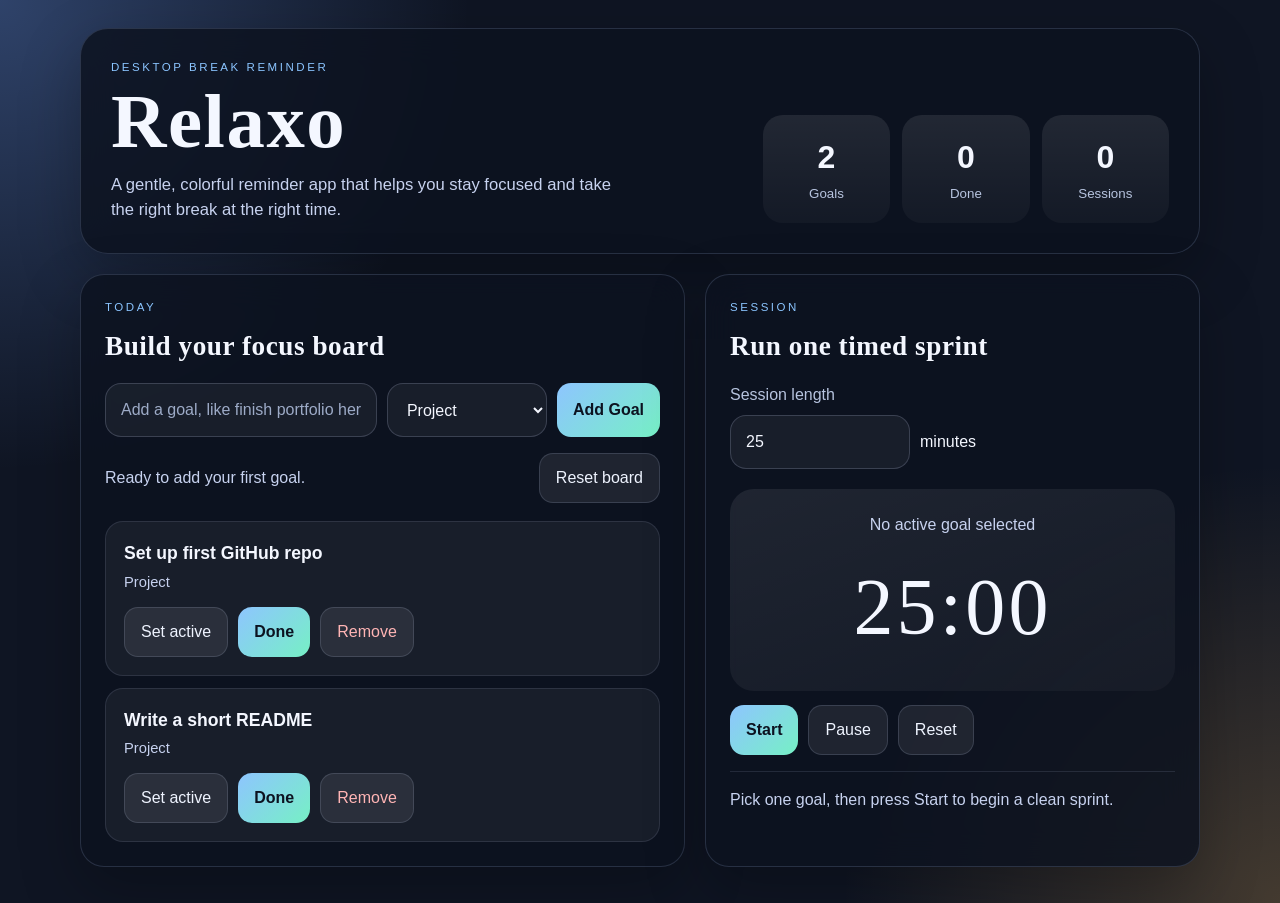
==== index.html @ 0fe924e2 "Add GitHub Pages entry point" ====
<!DOCTYPE html>
<html lang="en">
<head>
    <meta charset="UTF-8">
    <meta name="viewport" content="width=device-width, initial-scale=1.0">
    <title>Relaxo</title>
    <link rel="stylesheet" href="web/styles.css">
</head>
<body>
    <main class="app-shell">
        <section class="hero card">
            <div class="hero-copy">
                <p class="eyebrow">Desktop Break Reminder</p>
                <h1>Relaxo</h1>
                <p class="lead">A gentle, colorful reminder app that helps you stay focused and take the right break at the right time.</p>
            </div>
            <div class="hero-stats">
                <div class="metric">
                    <span id="goalCount">0</span>
                    <small>Goals</small>
                </div>
                <div class="metric">
                    <span id="doneCount">0</span>
                    <small>Done</small>
                </div>
                <div class="metric">
                    <span id="sessionCount">0</span>
                    <small>Sessions</small>
                </div>
            </div>
        </section>

        <section class="grid-layout">
            <article class="card planner-card">
                <div class="section-heading">
                    <p class="eyebrow">Today</p>
                    <h2>Build your focus board</h2>
                </div>

                <div class="goal-form">
                    <input id="goalInput" type="text" maxlength="80" placeholder="Add a goal, like finish portfolio hero">
                    <select id="categorySelect" aria-label="Goal category">
                        <option value="Project">Project</option>
                        <option value="Study">Study</option>
                        <option value="Life">Life</option>
                        <option value="Creative">Creative</option>
                    </select>
                    <button id="addGoalButton" class="primary-button">Add Goal</button>
                </div>

                <div class="board-toolbar">
                    <p id="statusText" class="status-text">Ready to add your first goal.</p>
                    <button id="resetBoardButton" class="ghost-button" type="button">Reset board</button>
                </div>

                <div id="goalList" class="goal-list" aria-live="polite"></div>
            </article>

            <article class="card timer-card">
                <div class="section-heading">
                    <p class="eyebrow">Session</p>
                    <h2>Run one timed sprint</h2>
                </div>

                <label class="field-label" for="sessionMinutes">Session length</label>
                <div class="session-controls">
                    <input id="sessionMinutes" type="number" min="5" max="120" value="25">
                    <span>minutes</span>
                </div>

                <div class="timer-face">
                    <p id="activeGoalLabel" class="active-goal">No active goal selected</p>
                    <p id="timerText" class="timer-text">25:00</p>
                </div>

                <div class="button-row">
                    <button id="startButton" class="primary-button">Start</button>
                    <button id="pauseButton" class="ghost-button" type="button">Pause</button>
                    <button id="resetTimerButton" class="ghost-button" type="button">Reset</button>
                </div>

                <p id="tipText" class="tip-text">Pick one goal, then press Start to begin a clean sprint.</p>
            </article>
        </section>
    </main>

    <script src="web/script.js"></script>
</body>
</html>
---- web/styles.css ----
:root {
  color: #f4f7ff;
  background:
    radial-gradient(circle at top left, rgba(114, 163, 255, 0.32), transparent 30%),
    radial-gradient(circle at bottom right, rgba(255, 190, 92, 0.22), transparent 28%),
    #0f1523;
  font-family: "Trebuchet MS", "Gill Sans", sans-serif;
  line-height: 1.5;
  font-weight: 400;
}

* {
  box-sizing: border-box;
}

body {
  margin: 0;
  min-height: 100vh;
  color: #f4f7ff;
}

button,
input,
select {
  font: inherit;
}

button {
  cursor: pointer;
  border: 0;
  transition: transform 140ms ease, box-shadow 140ms ease, opacity 140ms ease;
}

button:hover {
  transform: translateY(-1px);
}

button:disabled {
  cursor: not-allowed;
  opacity: 0.55;
  transform: none;
}

.app-shell {
  width: min(1120px, calc(100% - 32px));
  margin: 0 auto;
  padding: 28px 0 36px;
}

.card {
  background: rgba(12, 18, 31, 0.84);
  border: 1px solid rgba(168, 187, 232, 0.18);
  box-shadow: 0 22px 60px rgba(0, 0, 0, 0.26);
  backdrop-filter: blur(18px);
}

.hero {
  border-radius: 28px;
  padding: 30px;
  display: grid;
  grid-template-columns: minmax(0, 1.4fr) minmax(280px, 0.9fr);
  gap: 20px;
  align-items: end;
}

.hero-copy h1,
.section-heading h2 {
  margin: 0;
  font-family: "Georgia", "Times New Roman", serif;
  letter-spacing: 0.02em;
}

.hero-copy h1 {
  font-size: clamp(2.7rem, 7vw, 4.8rem);
  line-height: 0.95;
}

.lead {
  max-width: 56ch;
  margin: 14px 0 0;
  color: #c7d2ef;
  font-size: 1.04rem;
}

.eyebrow {
  margin: 0 0 10px;
  color: #8bc5ff;
  text-transform: uppercase;
  letter-spacing: 0.22em;
  font-size: 0.72rem;
}

.hero-stats {
  display: grid;
  grid-template-columns: repeat(3, minmax(0, 1fr));
  gap: 12px;
}

.metric {
  padding: 18px 16px;
  border-radius: 20px;
  background: linear-gradient(180deg, rgba(255, 255, 255, 0.09), rgba(255, 255, 255, 0.03));
  text-align: center;
}

.metric span {
  display: block;
  font-size: 2rem;
  font-weight: 700;
}

.metric small {
  color: #b7c4df;
}

.grid-layout {
  display: grid;
  grid-template-columns: minmax(0, 1.1fr) minmax(320px, 0.9fr);
  gap: 20px;
  margin-top: 20px;
}

.planner-card,
.timer-card {
  border-radius: 24px;
  padding: 24px;
}

.section-heading {
  margin-bottom: 16px;
}

.section-heading h2 {
  font-size: 1.7rem;
}

.goal-form {
  display: grid;
  grid-template-columns: minmax(0, 1fr) 160px auto;
  gap: 10px;
}

.goal-form input,
.goal-form select,
.session-controls input {
  width: 100%;
  padding: 14px 15px;
  border-radius: 16px;
  border: 1px solid rgba(198, 210, 240, 0.2);
  background: rgba(255, 255, 255, 0.05);
  color: #f4f7ff;
}

.goal-form input::placeholder {
  color: #9dabc7;
}

.board-toolbar {
  display: flex;
  justify-content: space-between;
  align-items: center;
  gap: 12px;
  margin: 16px 0 18px;
}

.status-text,
.tip-text,
.goal-meta,
.active-goal {
  margin: 0;
  color: #c7d2ef;
}

.goal-list {
  display: grid;
  gap: 12px;
}

.goal-card {
  padding: 18px;
  border-radius: 18px;
  background: rgba(255, 255, 255, 0.05);
  border: 1px solid rgba(198, 210, 240, 0.12);
}

.goal-card.active {
  border-color: rgba(110, 181, 255, 0.7);
  box-shadow: inset 0 0 0 1px rgba(110, 181, 255, 0.3);
}

.goal-card.done {
  opacity: 0.78;
}

.goal-card h3 {
  margin: 0;
  font-size: 1.1rem;
}

.goal-meta {
  margin-top: 4px;
  font-size: 0.92rem;
}

.goal-actions,
.button-row {
  display: flex;
  flex-wrap: wrap;
  gap: 10px;
  margin-top: 14px;
}

.primary-button,
.ghost-button {
  padding: 12px 16px;
  border-radius: 14px;
}

.primary-button {
  background: linear-gradient(135deg, #8ec5ff, #76f0c5);
  color: #0c1220;
  font-weight: 700;
}

.ghost-button {
  background: rgba(255, 255, 255, 0.08);
  color: #eff4ff;
  border: 1px solid rgba(198, 210, 240, 0.16);
}

.ghost-button.danger {
  color: #ffb5b5;
}

.field-label {
  display: inline-block;
  margin-bottom: 8px;
  color: #b7c4df;
}

.session-controls {
  display: grid;
  grid-template-columns: minmax(0, 180px) auto;
  align-items: center;
  gap: 10px;
}

.timer-face {
  margin-top: 20px;
  padding: 24px;
  border-radius: 24px;
  background: linear-gradient(160deg, rgba(255, 255, 255, 0.08), rgba(255, 255, 255, 0.03));
  text-align: center;
}

.timer-text {
  margin: 10px 0 0;
  font-family: "Georgia", "Times New Roman", serif;
  font-size: clamp(3rem, 10vw, 5rem);
  letter-spacing: 0.04em;
}

.tip-text {
  margin-top: 16px;
  padding-top: 16px;
  border-top: 1px solid rgba(198, 210, 240, 0.12);
}

.empty-state {
  padding: 20px;
  border-radius: 18px;
  border: 1px dashed rgba(198, 210, 240, 0.22);
  color: #b7c4df;
  text-align: center;
}

@media (max-width: 920px) {
  .hero,
  .grid-layout {
    grid-template-columns: 1fr;
  }

  .goal-form {
    grid-template-columns: 1fr;
  }

  .board-toolbar,
  .session-controls {
    grid-template-columns: 1fr;
    display: grid;
  }

  .board-toolbar {
    justify-content: stretch;
  }

  .hero-stats {
    grid-template-columns: repeat(3, minmax(0, 1fr));
  }
}

@media (max-width: 640px) {
  .app-shell {
    width: min(100% - 18px, 1120px);
    padding-top: 10px;
  }

  .hero,
  .planner-card,
  .timer-card {
    padding: 18px;
    border-radius: 20px;
  }

  .hero-stats {
    grid-template-columns: 1fr;
  }

  .button-row,
  .goal-actions {
    flex-direction: column;
  }

  .primary-button,
  .ghost-button {
    width: 100%;
  }
}

@media (prefers-reduced-motion: reduce) {
  *,
  *::before,
  *::after {
    animation-duration: 0.01ms !important;
    animation-iteration-count: 1 !important;
    transition-duration: 0.01ms !important;
    scroll-behavior: auto !important;
  }
}
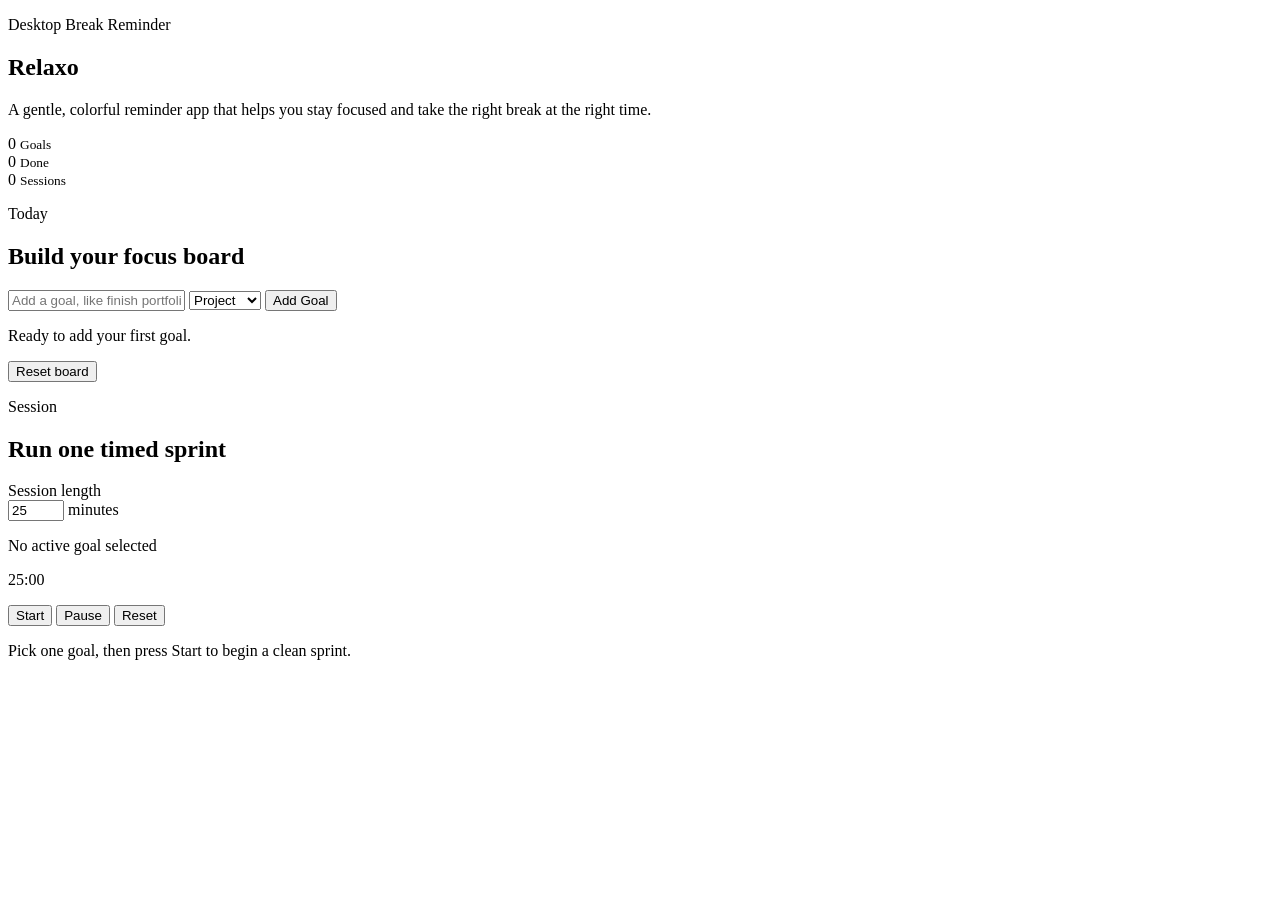
==== commit 9197b85b: "Fix: correct HTML file paths for web server routing" ====
--- a/index.html
+++ b/index.html
@@ -4,7 +4,7 @@
     <meta charset="UTF-8">
     <meta name="viewport" content="width=device-width, initial-scale=1.0">
     <title>Relaxo</title>
-    <link rel="stylesheet" href="web/styles.css">
+    <link rel="stylesheet" href="styles.css">
 </head>
 <body>
     <main class="app-shell">
@@ -84,6 +84,6 @@
         </section>
     </main>
 
-    <script src="web/script.js"></script>
+    <script src="script.js"></script>
 </body>
 </html>
